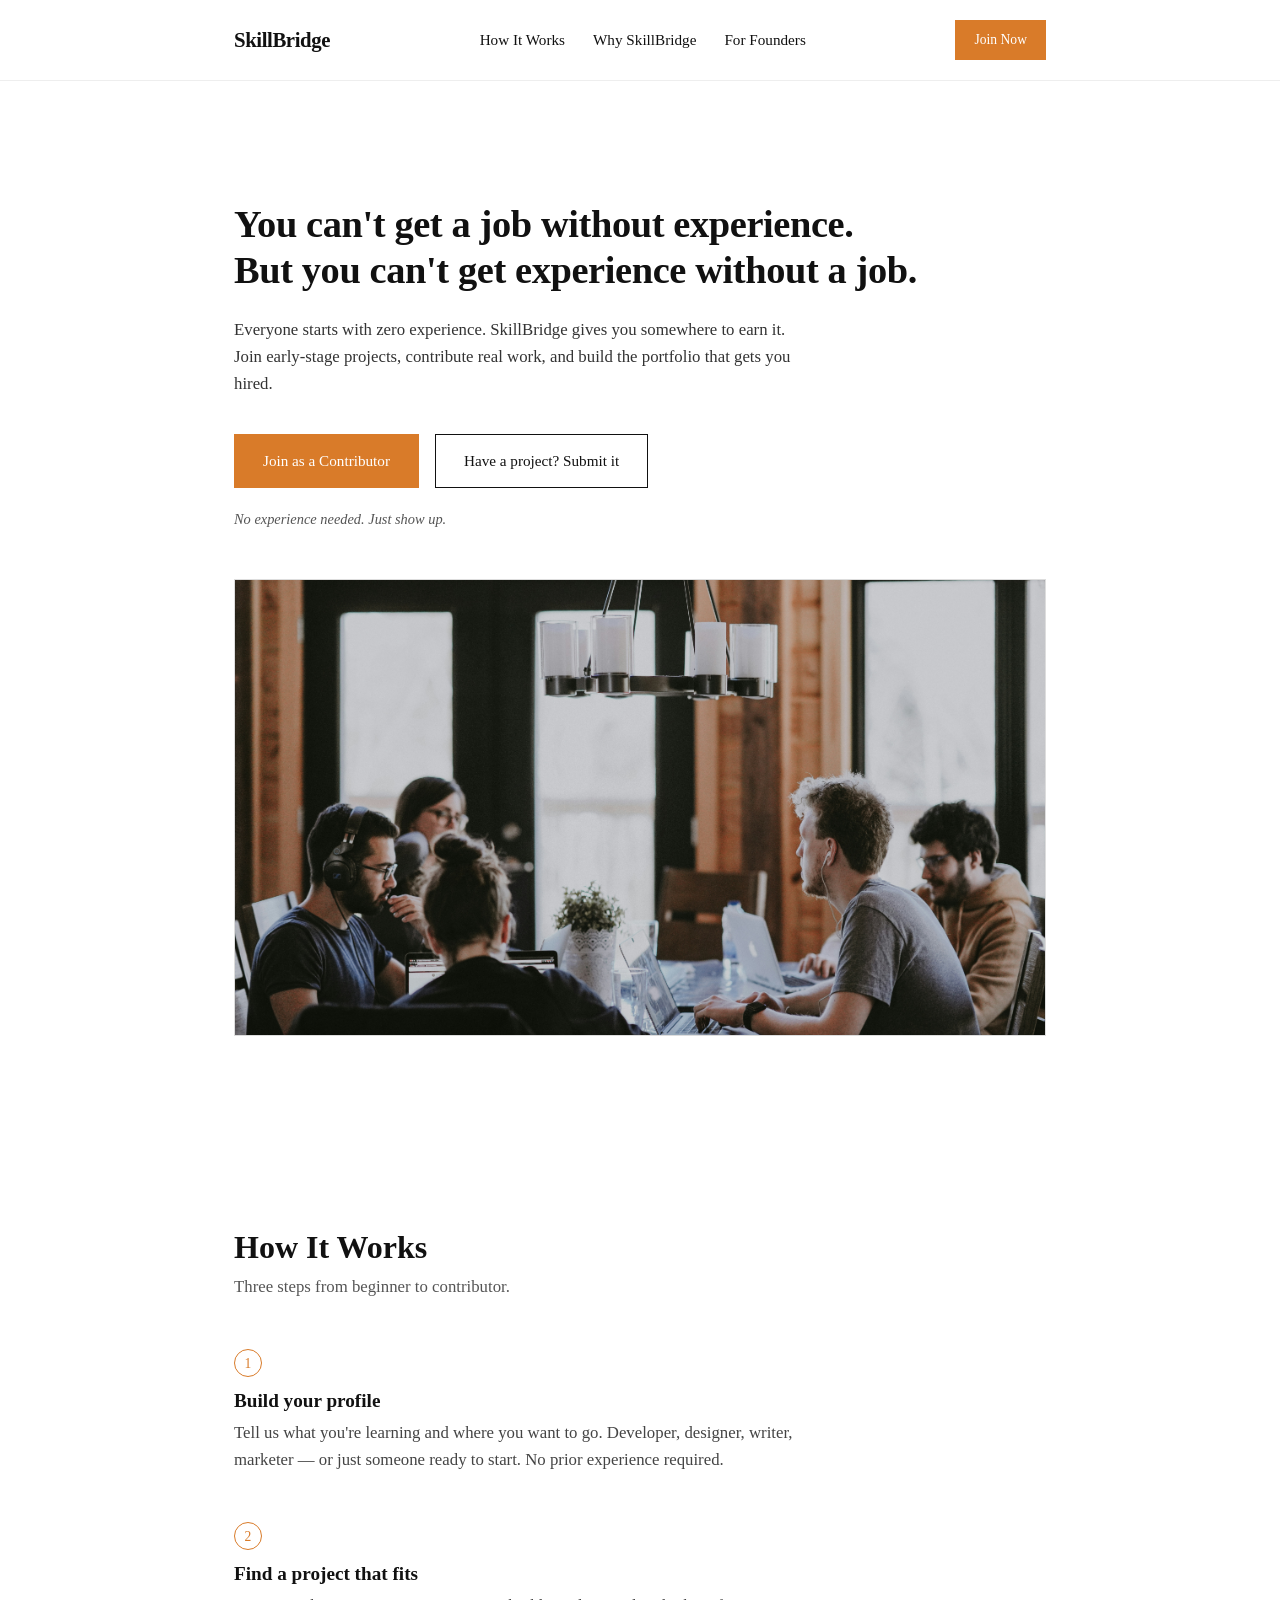
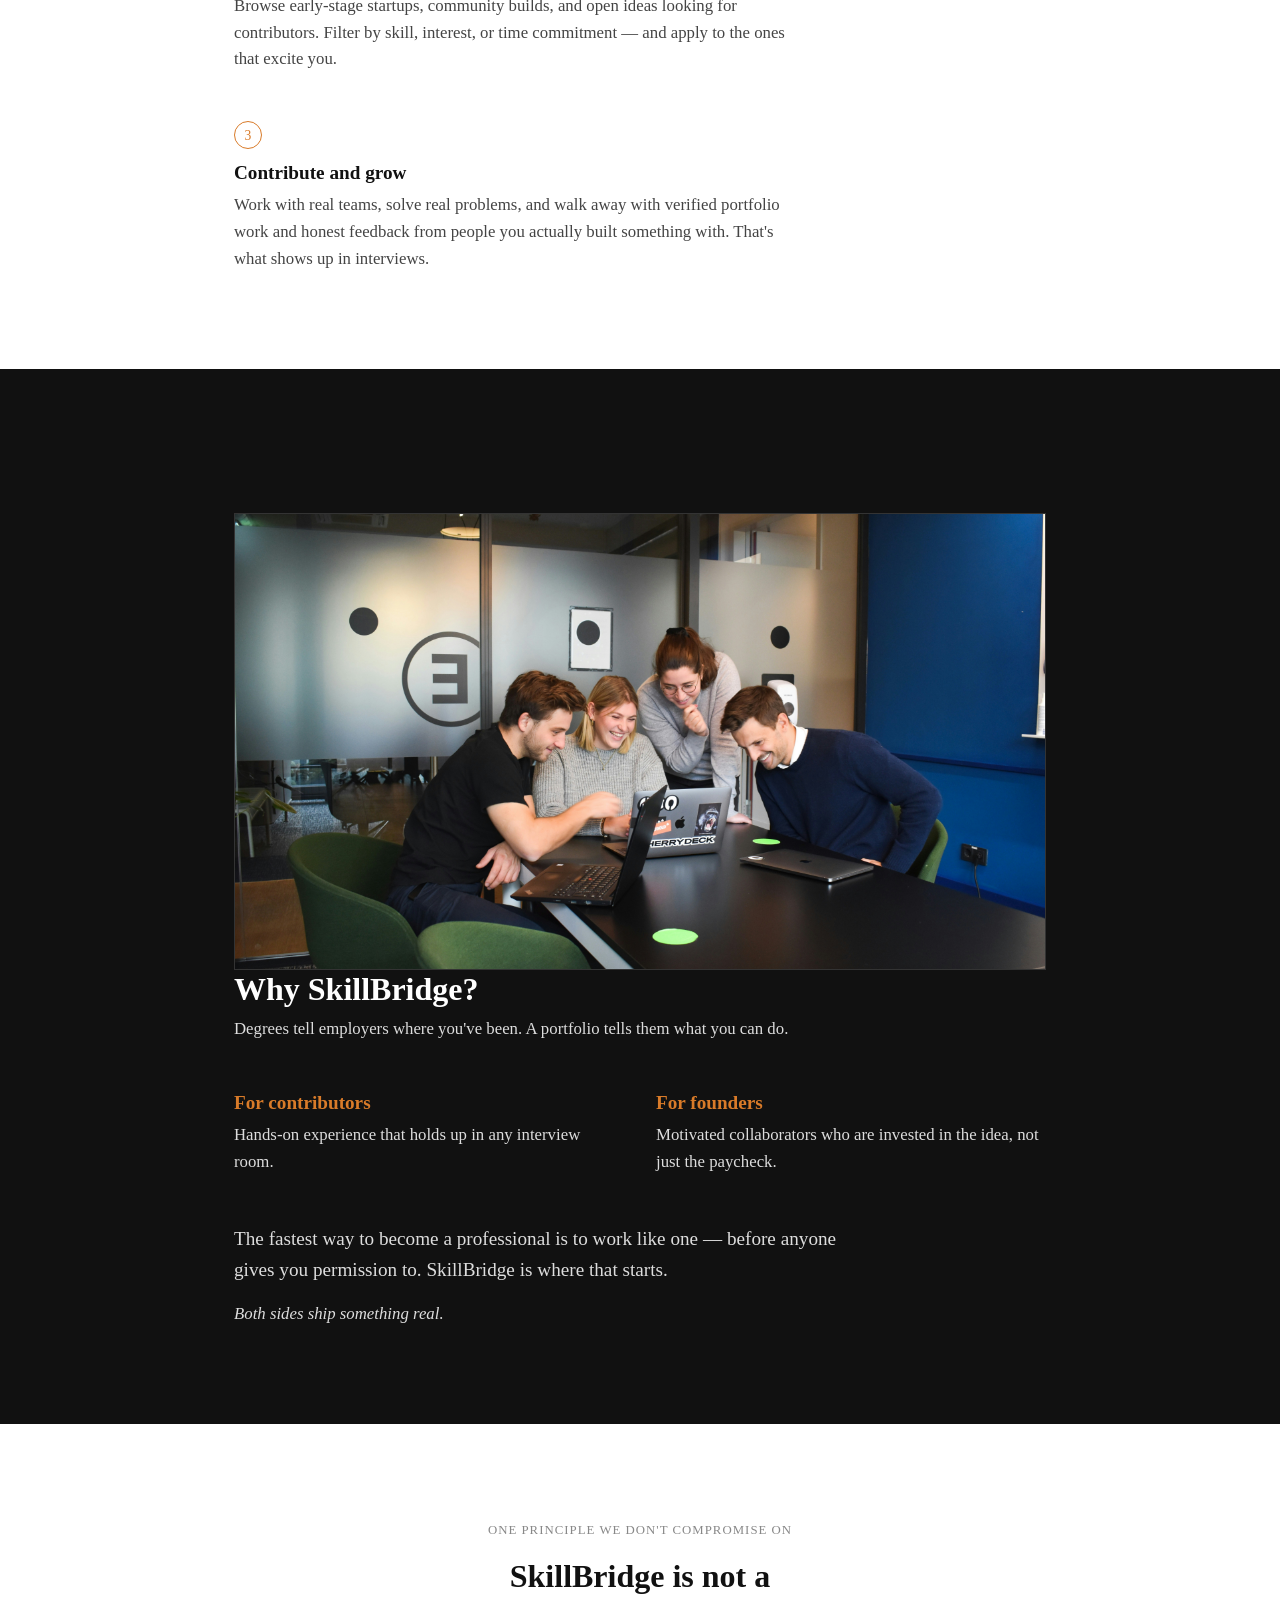
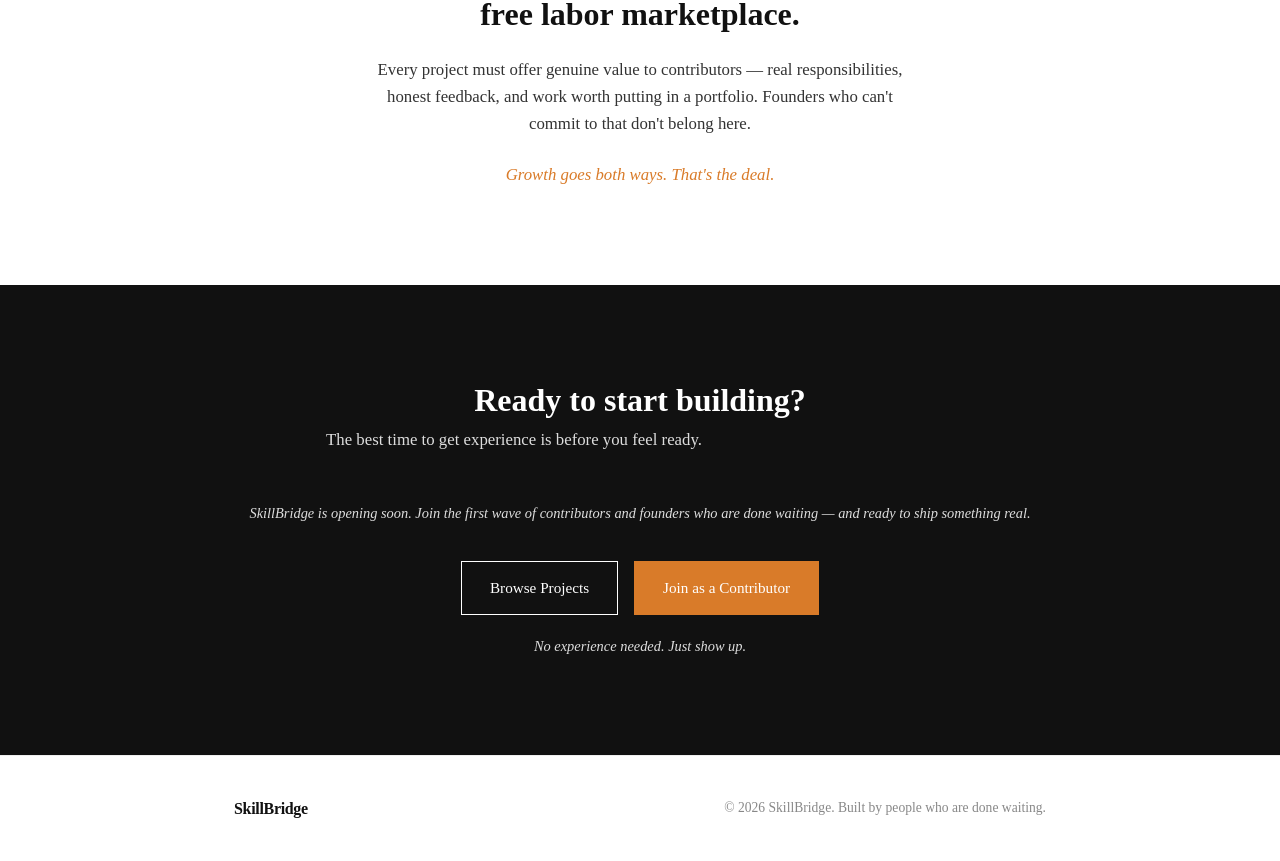
==== index.html @ 0664eca4 "v1" ====
<!DOCTYPE html>
<html lang="en">
<head>
  <meta charset="UTF-8">
  <meta name="viewport" content="width=device-width, initial-scale=1.0">
  <title>SkillBridge — Build Experience. Build Your Portfolio.</title>
  <link rel="stylesheet" href="styles.css">
</head>
<body>

  <!-- Header -->
  <header class="site-header">
    <div class="container header-inner">
      <div class="logo">SkillBridge</div>
      <nav class="main-nav">
        <a href="#how-it-works">How It Works</a>
        <a href="#why">Why SkillBridge</a>
        <a href="#founders">For Founders</a>
      </nav>
      <a href="#join" class="btn btn-primary btn-small">Join Now</a>
    </div>
  </header>

  <!-- Hero -->
  <section class="hero">
    <div class="container">
      <h1>You can't get a job without experience.<br>But you can't get experience without a job.</h1>
      <p class="hero-sub">
        Everyone starts with zero experience. SkillBridge gives you somewhere to earn it.
        Join early-stage projects, contribute real work, and build the portfolio that gets you hired.
      </p>
      <div class="hero-actions">
        <a href="#join" class="btn btn-primary">Join as a Contributor</a>
        <a href="#founders" class="btn btn-secondary">Have a project? Submit it</a>
      </div>
      <p class="hero-note">No experience needed. Just show up.</p>

      <!-- PHOTO SLOT 1: edit the src path in vim to point at your real image -->
      <figure class="photo-block">
        <img src="assets/hero-team.jpg" alt="Contributors collaborating together on an early-stage project">
      </figure>
    </div>
  </section>

  <!-- How It Works -->
  <section id="how-it-works" class="section">
    <div class="container">
      <h2>How It Works</h2>
      <p class="section-lead">Three steps from beginner to contributor.</p>

      <div class="steps">
        <div class="step">
          <span class="step-number">1</span>
          <h3>Build your profile</h3>
          <p>Tell us what you're learning and where you want to go. Developer, designer, writer, marketer — or just someone ready to start. No prior experience required.</p>
        </div>
        <div class="step">
          <span class="step-number">2</span>
          <h3>Find a project that fits</h3>
          <p>Browse early-stage startups, community builds, and open ideas looking for contributors. Filter by skill, interest, or time commitment — and apply to the ones that excite you.</p>
        </div>
        <div class="step">
          <span class="step-number">3</span>
          <h3>Contribute and grow</h3>
          <p>Work with real teams, solve real problems, and walk away with verified portfolio work and honest feedback from people you actually built something with. That's what shows up in interviews.</p>
        </div>
      </div>
    </div>
  </section>

  <!-- Why SkillBridge -->
  <section id="why" class="section section-dark">
    <div class="container">

      <!-- PHOTO SLOT 2: edit the src path in vim to point at your real image -->
      <figure class="photo-block">
        <img src="assets/team-working.jpg" alt="Team members working together at a desk">
      </figure>

      <h2>Why SkillBridge?</h2>
      <p class="section-lead">Degrees tell employers where you've been. A portfolio tells them what you can do.</p>

      <div class="why-grid">
        <div class="why-col">
          <h3>For contributors</h3>
          <p>Hands-on experience that holds up in any interview room.</p>
        </div>
        <div class="why-col">
          <h3>For founders</h3>
          <p>Motivated collaborators who are invested in the idea, not just the paycheck.</p>
        </div>
      </div>

      <p class="why-statement">
        The fastest way to become a professional is to work like one — before anyone gives you permission to.
        SkillBridge is where that starts.
      </p>
      <p class="why-tagline">Both sides ship something real.</p>
    </div>
  </section>

  <!-- Trust Principle -->
  <section id="founders" class="section principle">
    <div class="container">
      <p class="principle-label">One principle we don't compromise on</p>
      <h2>SkillBridge is not a<br>free labor marketplace.</h2>
      <p class="principle-body">
        Every project must offer genuine value to contributors — real responsibilities,
        honest feedback, and work worth putting in a portfolio.
        Founders who can't commit to that don't belong here.
      </p>
      <p class="why-tagline">Growth goes both ways. That's the deal.</p>
    </div>
  </section>

  <!-- Final CTA -->
  <section id="join" class="section section-dark final-cta">
    <div class="container">
      <h2>Ready to start building?</h2>
      <p class="section-lead">The best time to get experience is before you feel ready.</p>
      <p class="hero-note">SkillBridge is opening soon. Join the first wave of contributors and founders who are done waiting — and ready to ship something real.</p>
      <div class="hero-actions">
        <a href="#" class="btn btn-secondary">Browse Projects</a>
        <a href="#" class="btn btn-primary">Join as a Contributor</a>
      </div>
      <p class="hero-note">No experience needed. Just show up.</p>
    </div>
  </section>

  <!-- Footer -->
  <footer class="site-footer">
    <div class="container footer-inner">
      <div class="logo logo-small">SkillBridge</div>
      <p class="footer-copy">&copy; 2026 SkillBridge. Built by people who are done waiting.</p>
    </div>
  </footer>

  <script src="script.js"></script>
</body>
</html>
---- styles.css ----
* {
  margin: 0;
  padding: 0;
  box-sizing: border-box;
}

body {
  font-family: Georgia, 'Times New Roman', serif;
  color: #111;
  background: #fff;
  line-height: 1.6;
}

.container {
  max-width: 860px;
  margin: 0 auto;
  padding: 0 24px;
}

h1, h2, h3 {
  line-height: 1.2;
}

h1 {
  font-size: 2.4rem;
  font-weight: 600;
  letter-spacing: -0.01em;
}

h2 {
  font-size: 2rem;
  font-weight: 600;
  margin-bottom: 8px;
}

h3 {
  font-size: 1.2rem;
  font-weight: 700;
  margin-bottom: 8px;
}

p {
  font-size: 1.05rem;
}

a {
  text-decoration: none;
  color: inherit;
}

section {
  padding: 96px 0;
}

/* ---------- Focus states (accessibility) ---------- */
a:focus-visible,
.btn:focus-visible {
  outline: 2px solid #d97b29;
  outline-offset: 3px;
}

/* ---------- Buttons ---------- */
.btn {
  display: inline-block;
  padding: 14px 28px;
  border: 1px solid #111;
  font-size: 0.95rem;
  transition: opacity 0.15s ease, background 0.15s ease, color 0.15s ease;
}

.btn:hover {
  opacity: 0.75;
}

.btn-primary {
  background: #d97b29;
  color: #fff;
  border-color: #d97b29;
}

.btn-secondary {
  background: transparent;
  color: #111;
  border-color: #111;
}

.btn-small {
  padding: 8px 18px;
  font-size: 0.85rem;
}

/* Fix: secondary button was invisible on dark backgrounds */
.section-dark .btn-secondary {
  color: #fff;
  border-color: #fff;
}

/* ---------- Header ---------- */
.site-header {
  border-bottom: 1px solid #eee;
  padding: 20px 0;
}

.header-inner {
  display: flex;
  align-items: center;
  justify-content: space-between;
  flex-wrap: wrap;
  gap: 12px;
}

.logo {
  font-size: 1.3rem;
  font-weight: bold;
  letter-spacing: -0.02em;
}

.main-nav {
  display: flex;
  gap: 28px;
  flex-wrap: wrap;
}

.main-nav a {
  font-size: 0.95rem;
}

.main-nav a:hover {
  color: #d97b29;
}

/* ---------- Hero ---------- */
.hero {
  padding: 120px 0 96px;
  text-align: left;
}

.hero-sub {
  margin-top: 24px;
  max-width: 560px;
  color: #333;
}

.hero-actions {
  margin-top: 36px;
  display: flex;
  gap: 16px;
  flex-wrap: wrap;
}

.hero-note {
  margin-top: 20px;
  font-size: 0.9rem;
  color: #555;
  font-style: italic;
}

/* ---------- Photos ---------- */
.photo-block {
  width: 100%;
  aspect-ratio: 16 / 9;
  background: #e5e5e3;
  overflow: hidden;
  margin: 48px 0 0;
  border: 1px solid #ddd;
}

.section-dark .photo-block {
  border-color: #333;
  background: #222;
}

.photo-block img {
  width: 100%;
  height: 100%;
  object-fit: cover;
  display: block;
}

/* ---------- Sections shared ---------- */
.section-lead {
  color: #555;
  margin-bottom: 48px;
  max-width: 560px;
}

.section-dark {
  background: #111;
  color: #fff;
}

.section-dark .section-lead,
.section-dark p {
  color: #ddd;
}

/* ---------- How It Works ---------- */
.steps {
  display: grid;
  gap: 48px;
}

.step-number {
  display: inline-block;
  font-size: 0.85rem;
  color: #d97b29;
  border: 1px solid #d97b29;
  border-radius: 50%;
  width: 28px;
  height: 28px;
  text-align: center;
  line-height: 28px;
  margin-bottom: 12px;
}

.step p {
  max-width: 560px;
  color: #444;
}

/* ---------- Why SkillBridge ---------- */
.why-grid {
  display: grid;
  grid-template-columns: 1fr 1fr;
  gap: 32px;
  margin-bottom: 48px;
}

.why-col h3 {
  color: #d97b29;
}

.why-statement {
  max-width: 640px;
  font-size: 1.2rem;
  margin-bottom: 16px;
}

.why-tagline {
  font-style: italic;
  color: #d97b29;
}

/* ---------- Principle ---------- */
.principle {
  text-align: center;
}

.principle-label {
  text-transform: uppercase;
  letter-spacing: 0.08em;
  font-size: 0.8rem;
  color: #888;
  margin-bottom: 16px;
}

.principle-body {
  max-width: 560px;
  margin: 24px auto;
  color: #333;
}

.principle .why-tagline {
  display: block;
  margin-top: 8px;
}

/* ---------- Final CTA ---------- */
.final-cta {
  text-align: center;
}

.final-cta .hero-actions {
  justify-content: center;
}

/* ---------- Footer ---------- */
.site-footer {
  border-top: 1px solid #eee;
  padding: 40px 0;
}

.footer-inner {
  display: flex;
  align-items: center;
  justify-content: space-between;
  flex-wrap: wrap;
  gap: 12px;
}

.logo-small {
  font-size: 1rem;
}

.footer-copy {
  font-size: 0.85rem;
  color: #888;
}

/* ---------- Responsive ---------- */
@media (max-width: 640px) {
  h1 {
    font-size: 1.8rem;
  }

  .main-nav {
    justify-content: center;
    gap: 16px;
    width: 100%;
    order: 3;
    padding-top: 8px;
    border-top: 1px solid #eee;
  }

  .why-grid {
    grid-template-columns: 1fr;
  }

  section {
    padding: 64px 0;
  }

  .photo-block {
    aspect-ratio: 4 / 3;
  }
}
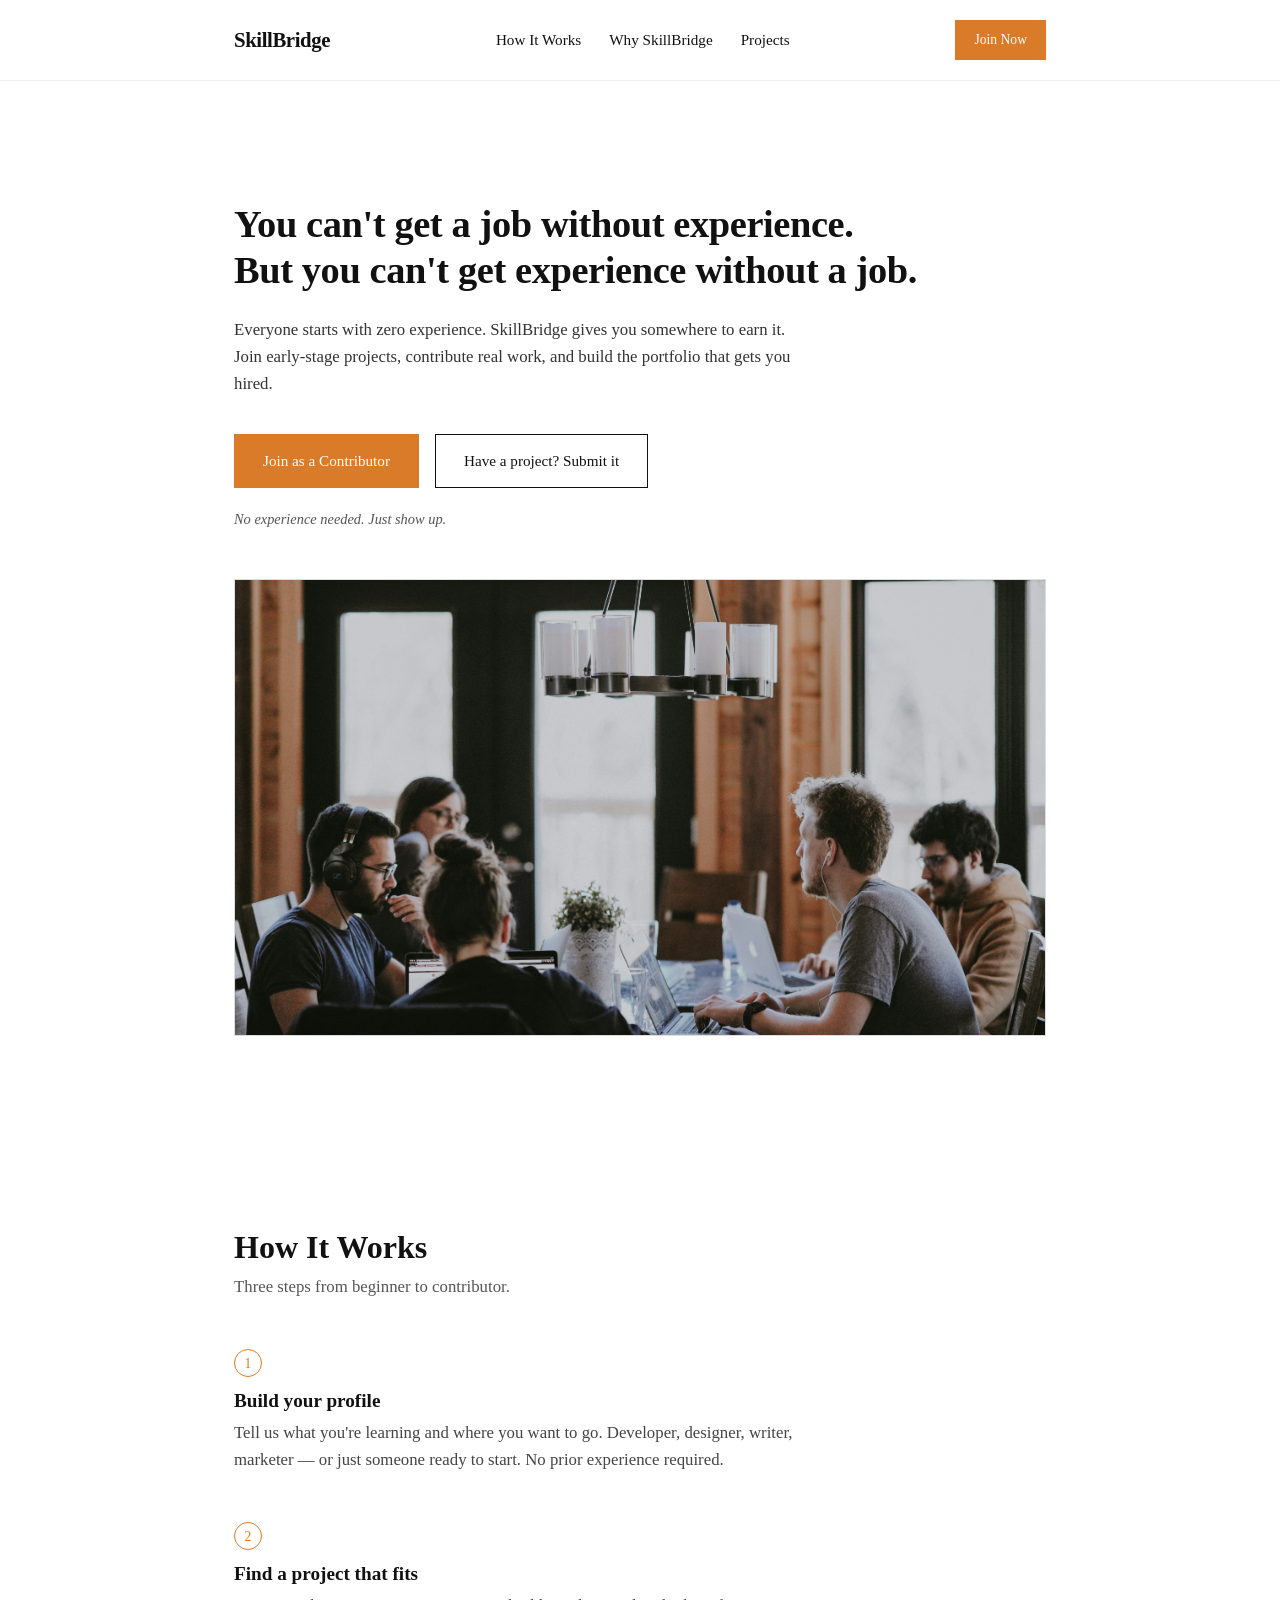
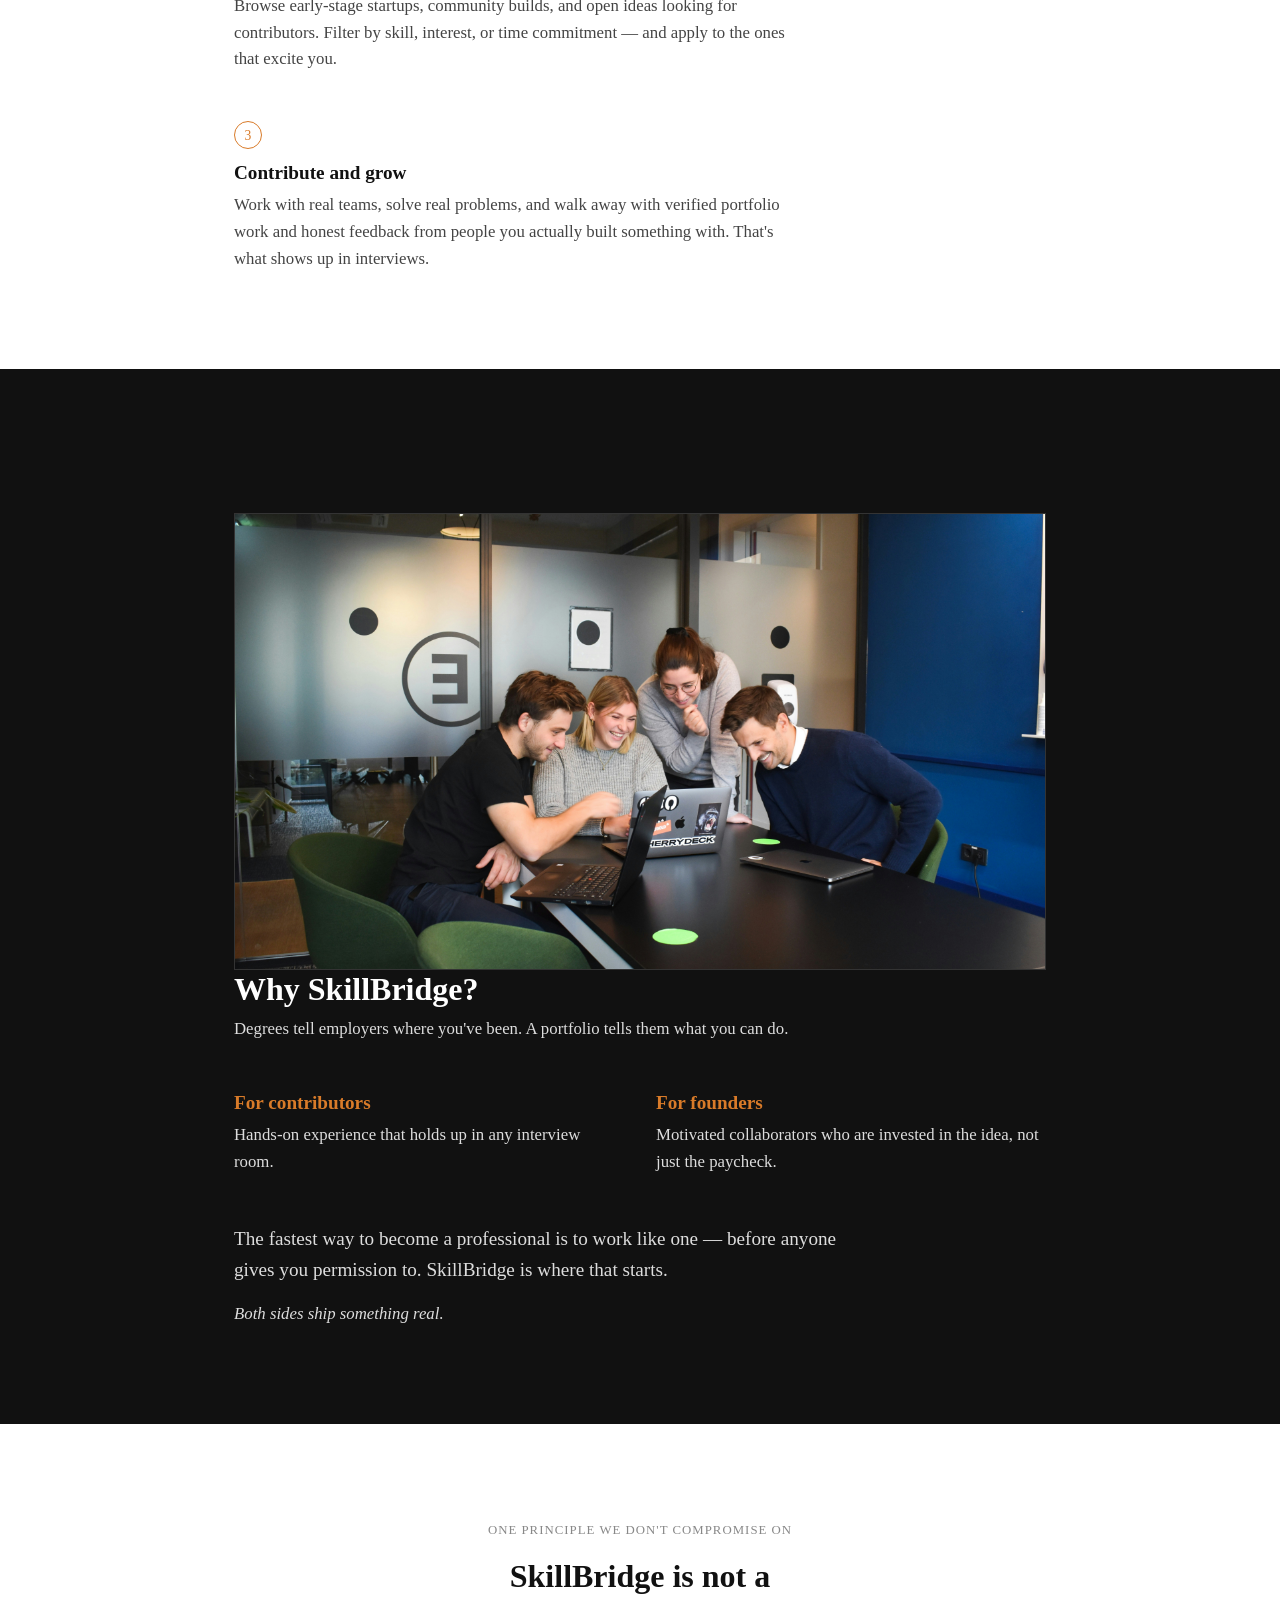
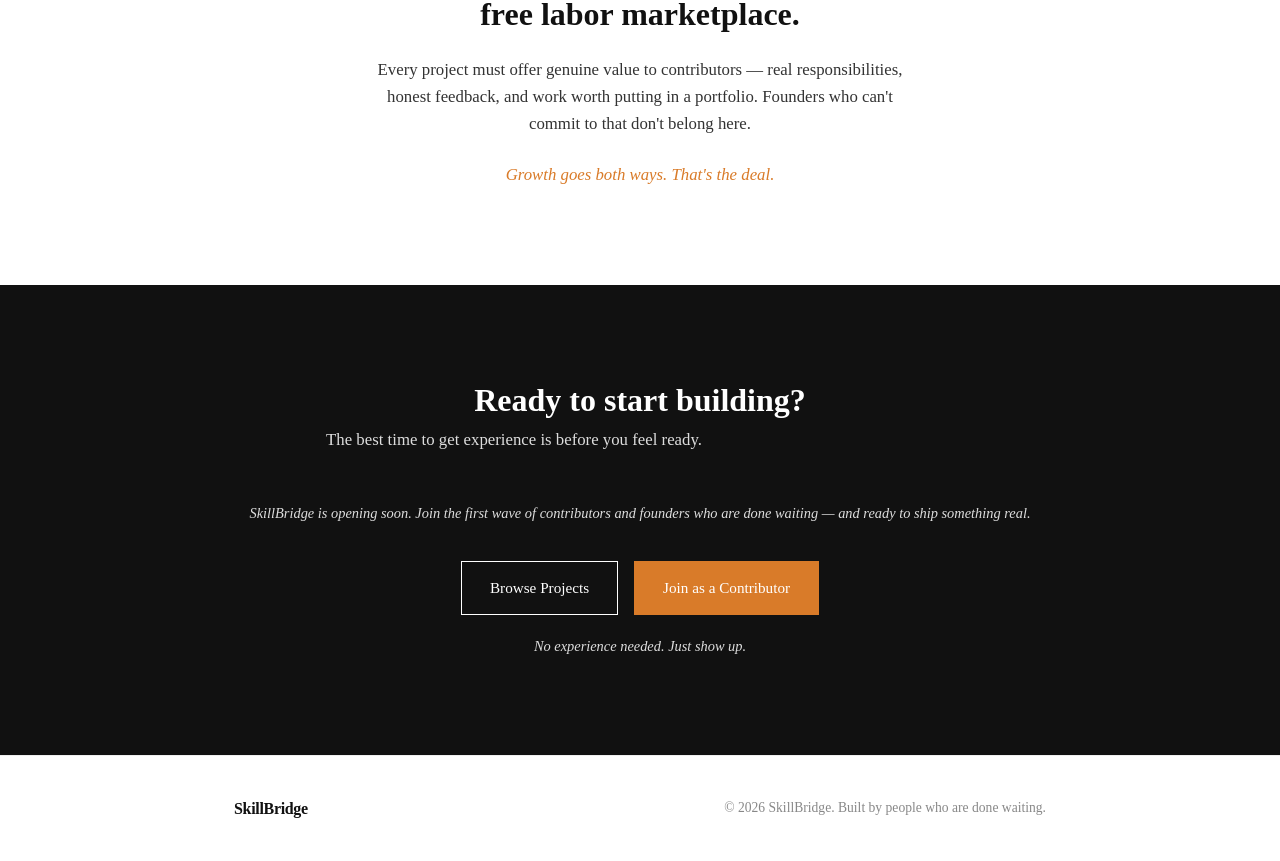
==== commit fd728395: "v1 adding project page" ====
--- a/index.html
+++ b/index.html
@@ -15,7 +15,7 @@
       <nav class="main-nav">
         <a href="#how-it-works">How It Works</a>
         <a href="#why">Why SkillBridge</a>
-        <a href="#founders">For Founders</a>
+        <a href="projects.html">Projects</a>
       </nav>
       <a href="#join" class="btn btn-primary btn-small">Join Now</a>
     </div>
@@ -35,7 +35,6 @@
       </div>
       <p class="hero-note">No experience needed. Just show up.</p>
 
-      <!-- PHOTO SLOT 1: edit the src path in vim to point at your real image -->
       <figure class="photo-block">
         <img src="assets/hero-team.jpg" alt="Contributors collaborating together on an early-stage project">
       </figure>
@@ -72,7 +71,6 @@
   <section id="why" class="section section-dark">
     <div class="container">
 
-      <!-- PHOTO SLOT 2: edit the src path in vim to point at your real image -->
       <figure class="photo-block">
         <img src="assets/team-working.jpg" alt="Team members working together at a desk">
       </figure>
@@ -120,7 +118,7 @@
       <p class="section-lead">The best time to get experience is before you feel ready.</p>
       <p class="hero-note">SkillBridge is opening soon. Join the first wave of contributors and founders who are done waiting — and ready to ship something real.</p>
       <div class="hero-actions">
-        <a href="#" class="btn btn-secondary">Browse Projects</a>
+        <a href="projects.html" class="btn btn-secondary">Browse Projects</a>
         <a href="#" class="btn btn-primary">Join as a Contributor</a>
       </div>
       <p class="hero-note">No experience needed. Just show up.</p>
--- a/styles.css
+++ b/styles.css
@@ -324,3 +324,135 @@
     aspect-ratio: 4 / 3;
   }
 }
+
+/* ---------- Projects page ---------- */
+.projects-intro {
+  padding-bottom: 48px;
+}
+
+.projects-intro h1 {
+  font-size: 2.2rem;
+  font-weight: 600;
+  margin-bottom: 16px;
+}
+
+.projects-section {
+  padding-top: 0;
+}
+
+.projects-grid {
+  display: grid;
+  gap: 32px;
+}
+
+.project-card {
+  border: 1px solid #ddd;
+  padding: 32px;
+}
+
+.project-card-header {
+  display: flex;
+  align-items: center;
+  justify-content: space-between;
+  gap: 12px;
+  flex-wrap: wrap;
+  margin-bottom: 12px;
+}
+
+.project-card-header h3 {
+  font-size: 1.4rem;
+  margin-bottom: 0;
+}
+
+.status-badge {
+  font-size: 0.75rem;
+  text-transform: uppercase;
+  letter-spacing: 0.05em;
+  padding: 4px 10px;
+  border: 1px solid #999;
+  color: #555;
+  white-space: nowrap;
+}
+
+.status-badge.status-actively-recruiting {
+  border-color: #d97b29;
+  color: #d97b29;
+}
+
+.status-badge.status-paused {
+  border-color: #999;
+  color: #999;
+}
+
+.project-desc {
+  color: #333;
+  max-width: 640px;
+  margin-bottom: 20px;
+}
+
+.project-meta {
+  display: flex;
+  gap: 32px;
+  flex-wrap: wrap;
+  margin-bottom: 20px;
+}
+
+.project-meta dt {
+  font-size: 0.8rem;
+  text-transform: uppercase;
+  letter-spacing: 0.05em;
+  color: #888;
+  margin-bottom: 4px;
+}
+
+.project-meta dd {
+  font-size: 0.95rem;
+  color: #111;
+}
+
+.project-roles,
+.project-tasks {
+  margin-bottom: 20px;
+}
+
+.project-roles h4,
+.project-tasks h4 {
+  font-size: 0.85rem;
+  text-transform: uppercase;
+  letter-spacing: 0.05em;
+  color: #888;
+  margin-bottom: 10px;
+  font-weight: 700;
+}
+
+.tag-list {
+  display: flex;
+  gap: 8px;
+  flex-wrap: wrap;
+  list-style: none;
+}
+
+.tag-list li {
+  border: 1px solid #111;
+  padding: 4px 12px;
+  font-size: 0.85rem;
+}
+
+.project-tasks ul {
+  padding-left: 20px;
+  color: #444;
+}
+
+.project-tasks li {
+  margin-bottom: 4px;
+}
+
+@media (max-width: 640px) {
+  .project-card {
+    padding: 24px;
+  }
+
+  .project-meta {
+    gap: 20px;
+  }
+}
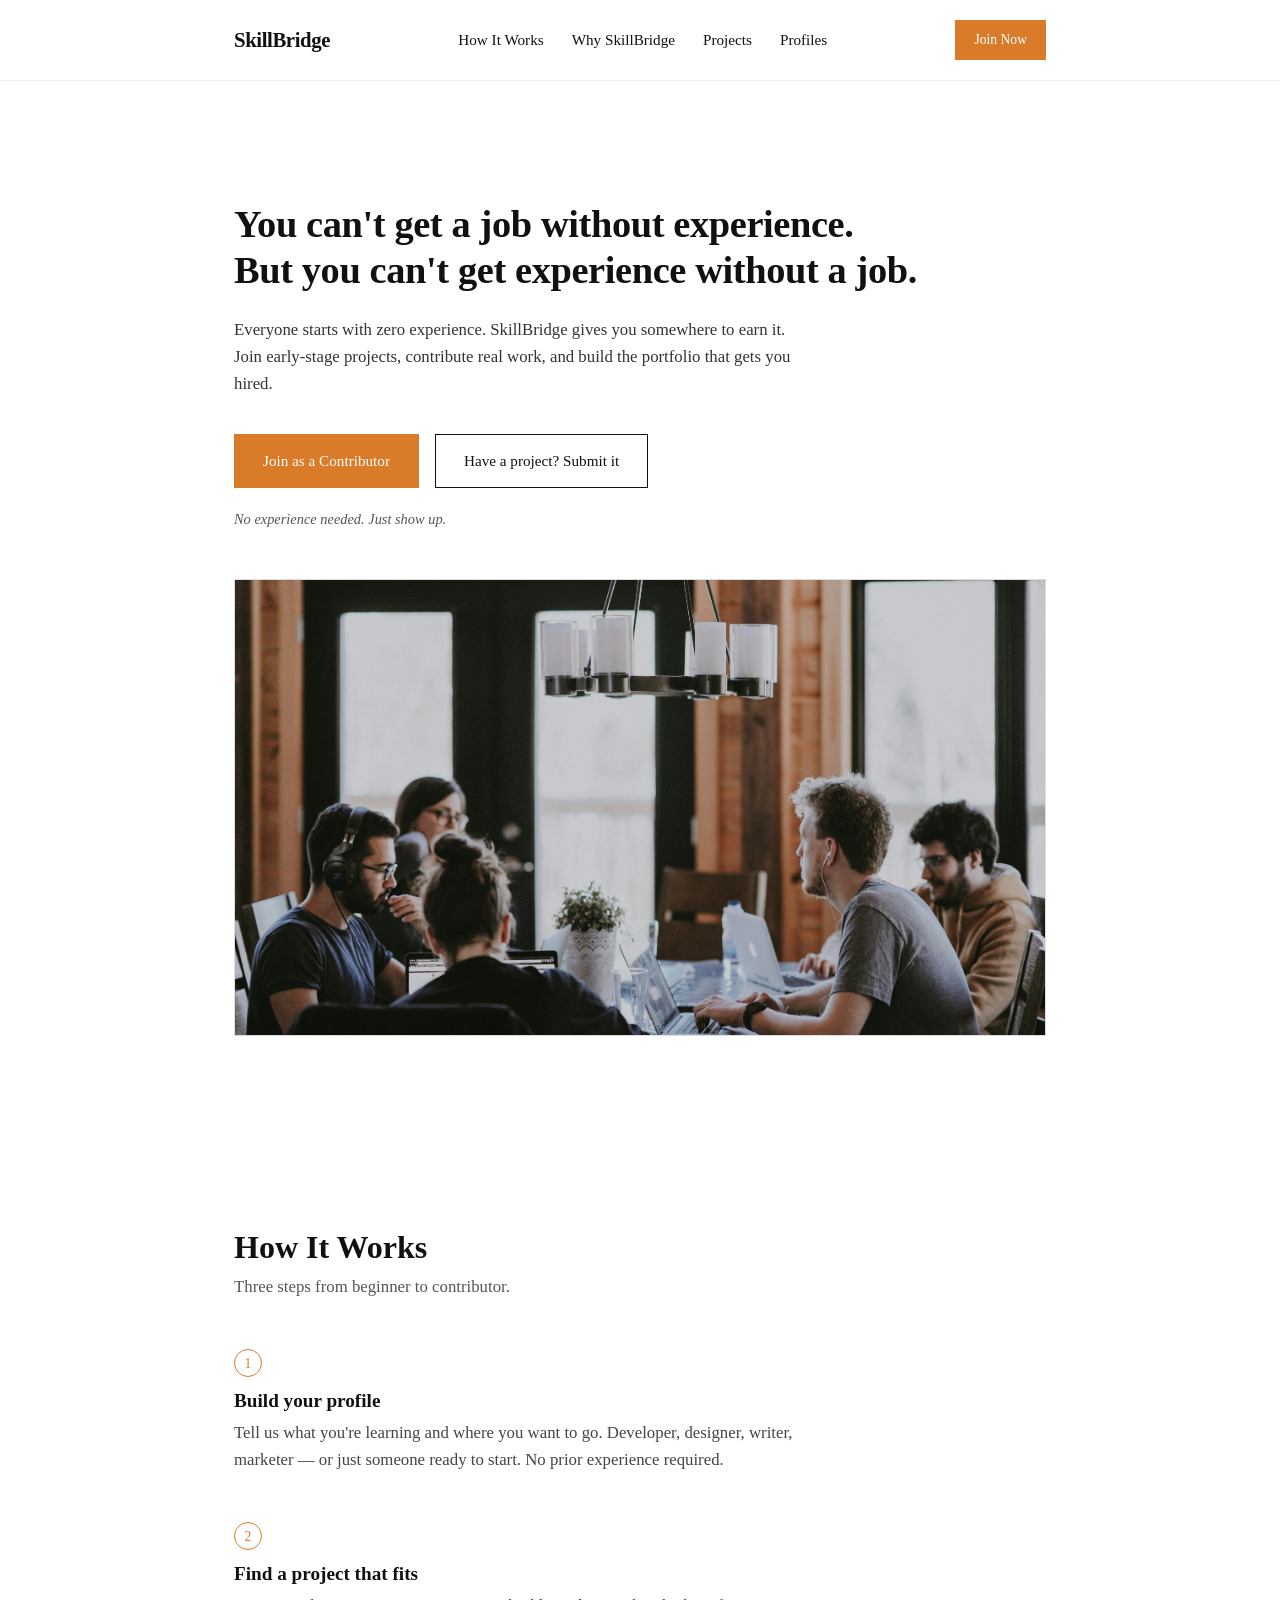
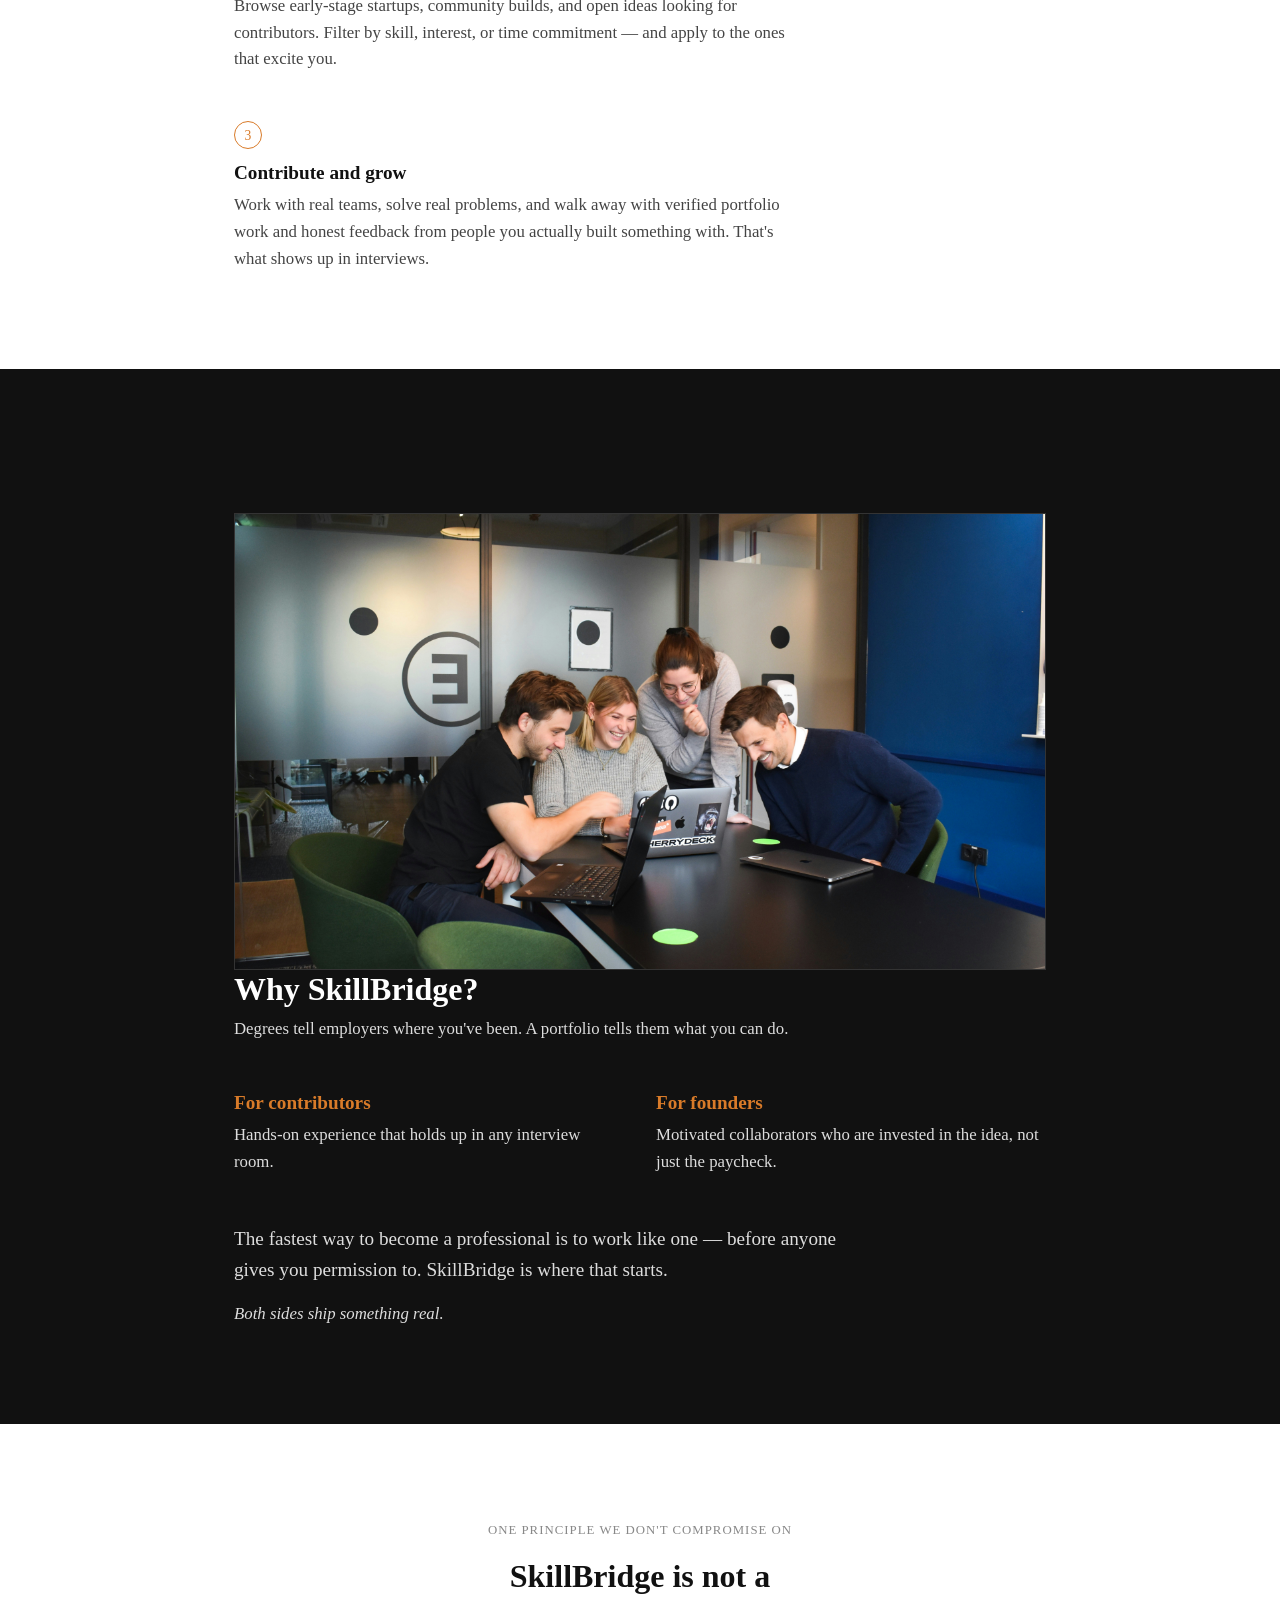
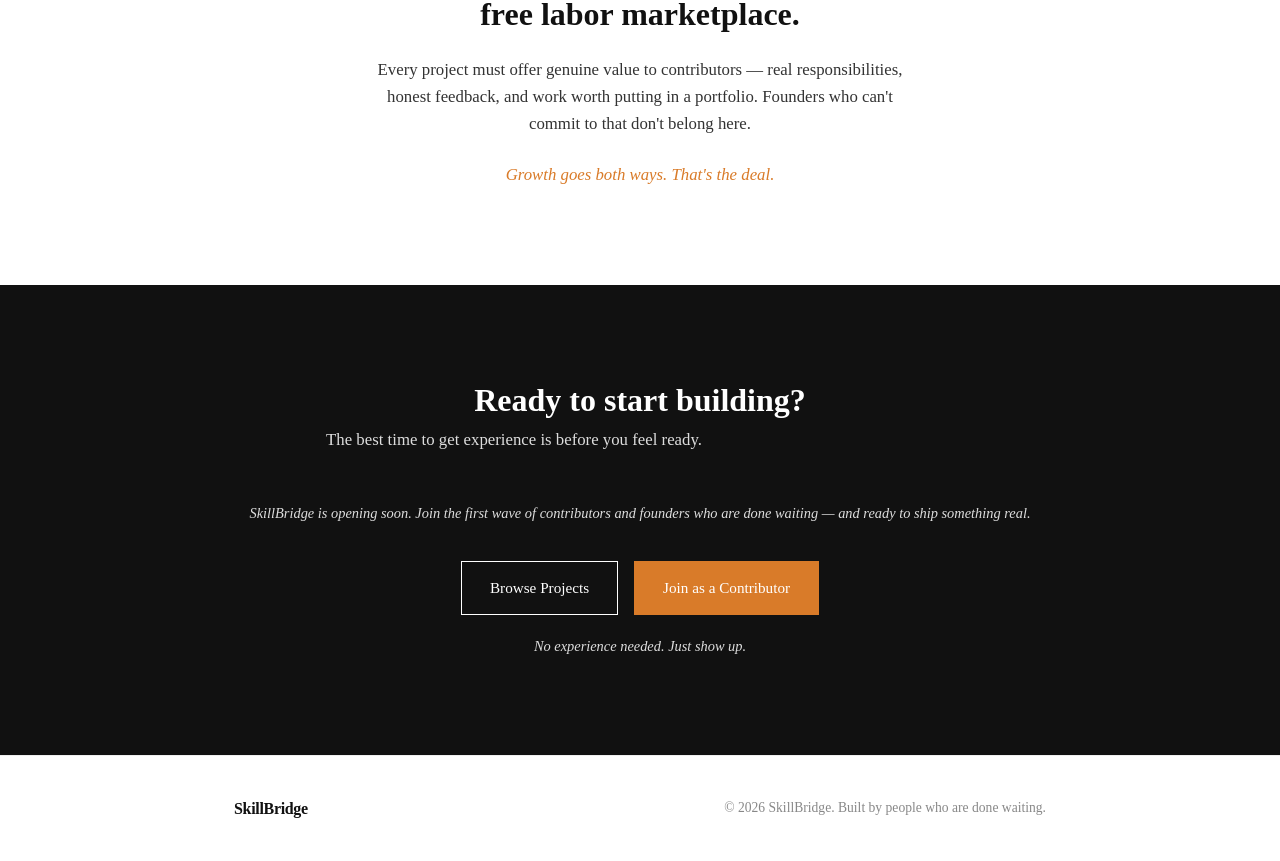
==== commit 6f446b6a: "v1-profiles" ====
--- a/index.html
+++ b/index.html
@@ -16,6 +16,7 @@
         <a href="#how-it-works">How It Works</a>
         <a href="#why">Why SkillBridge</a>
         <a href="projects.html">Projects</a>
+        <a href="profiles.html">Profiles</a>
       </nav>
       <a href="#join" class="btn btn-primary btn-small">Join Now</a>
     </div>
--- a/styles.css
+++ b/styles.css
@@ -456,3 +456,104 @@
     gap: 20px;
   }
 }
+
+/* ---------- Profiles page ---------- */
+.profiles-grid {
+  display: grid;
+  gap: 32px;
+}
+
+.profile-card {
+  border: 1px solid #ddd;
+  padding: 32px;
+}
+
+.profile-card-header {
+  display: flex;
+  align-items: center;
+  justify-content: space-between;
+  gap: 12px;
+  flex-wrap: wrap;
+  margin-bottom: 12px;
+}
+
+.profile-card-header h3 {
+  font-size: 1.4rem;
+  margin-bottom: 0;
+}
+
+.role-badge {
+  font-size: 0.75rem;
+  text-transform: uppercase;
+  letter-spacing: 0.05em;
+  padding: 4px 10px;
+  border: 1px solid #d97b29;
+  color: #d97b29;
+  white-space: nowrap;
+}
+
+.profile-intro {
+  color: #333;
+  max-width: 640px;
+}
+
+.profile-details {
+  margin-top: 16px;
+}
+
+.profile-details summary {
+  cursor: pointer;
+  font-size: 0.9rem;
+  color: #d97b29;
+  font-weight: 700;
+  padding: 6px 0;
+}
+
+.profile-details summary:focus-visible {
+  outline: 2px solid #d97b29;
+  outline-offset: 3px;
+}
+
+.profile-details-inner {
+  margin-top: 20px;
+  padding-top: 20px;
+  border-top: 1px solid #eee;
+}
+
+.profile-block {
+  margin-bottom: 20px;
+}
+
+.profile-block:last-child {
+  margin-bottom: 0;
+}
+
+.profile-block h4 {
+  font-size: 0.8rem;
+  text-transform: uppercase;
+  letter-spacing: 0.05em;
+  color: #888;
+  margin-bottom: 10px;
+  font-weight: 700;
+}
+
+.profile-block ul {
+  padding-left: 20px;
+  color: #444;
+}
+
+.profile-block li {
+  margin-bottom: 4px;
+}
+
+.portfolio-placeholder {
+  font-style: italic;
+  color: #888;
+  font-size: 0.9rem;
+}
+
+@media (max-width: 640px) {
+  .profile-card {
+    padding: 24px;
+  }
+}
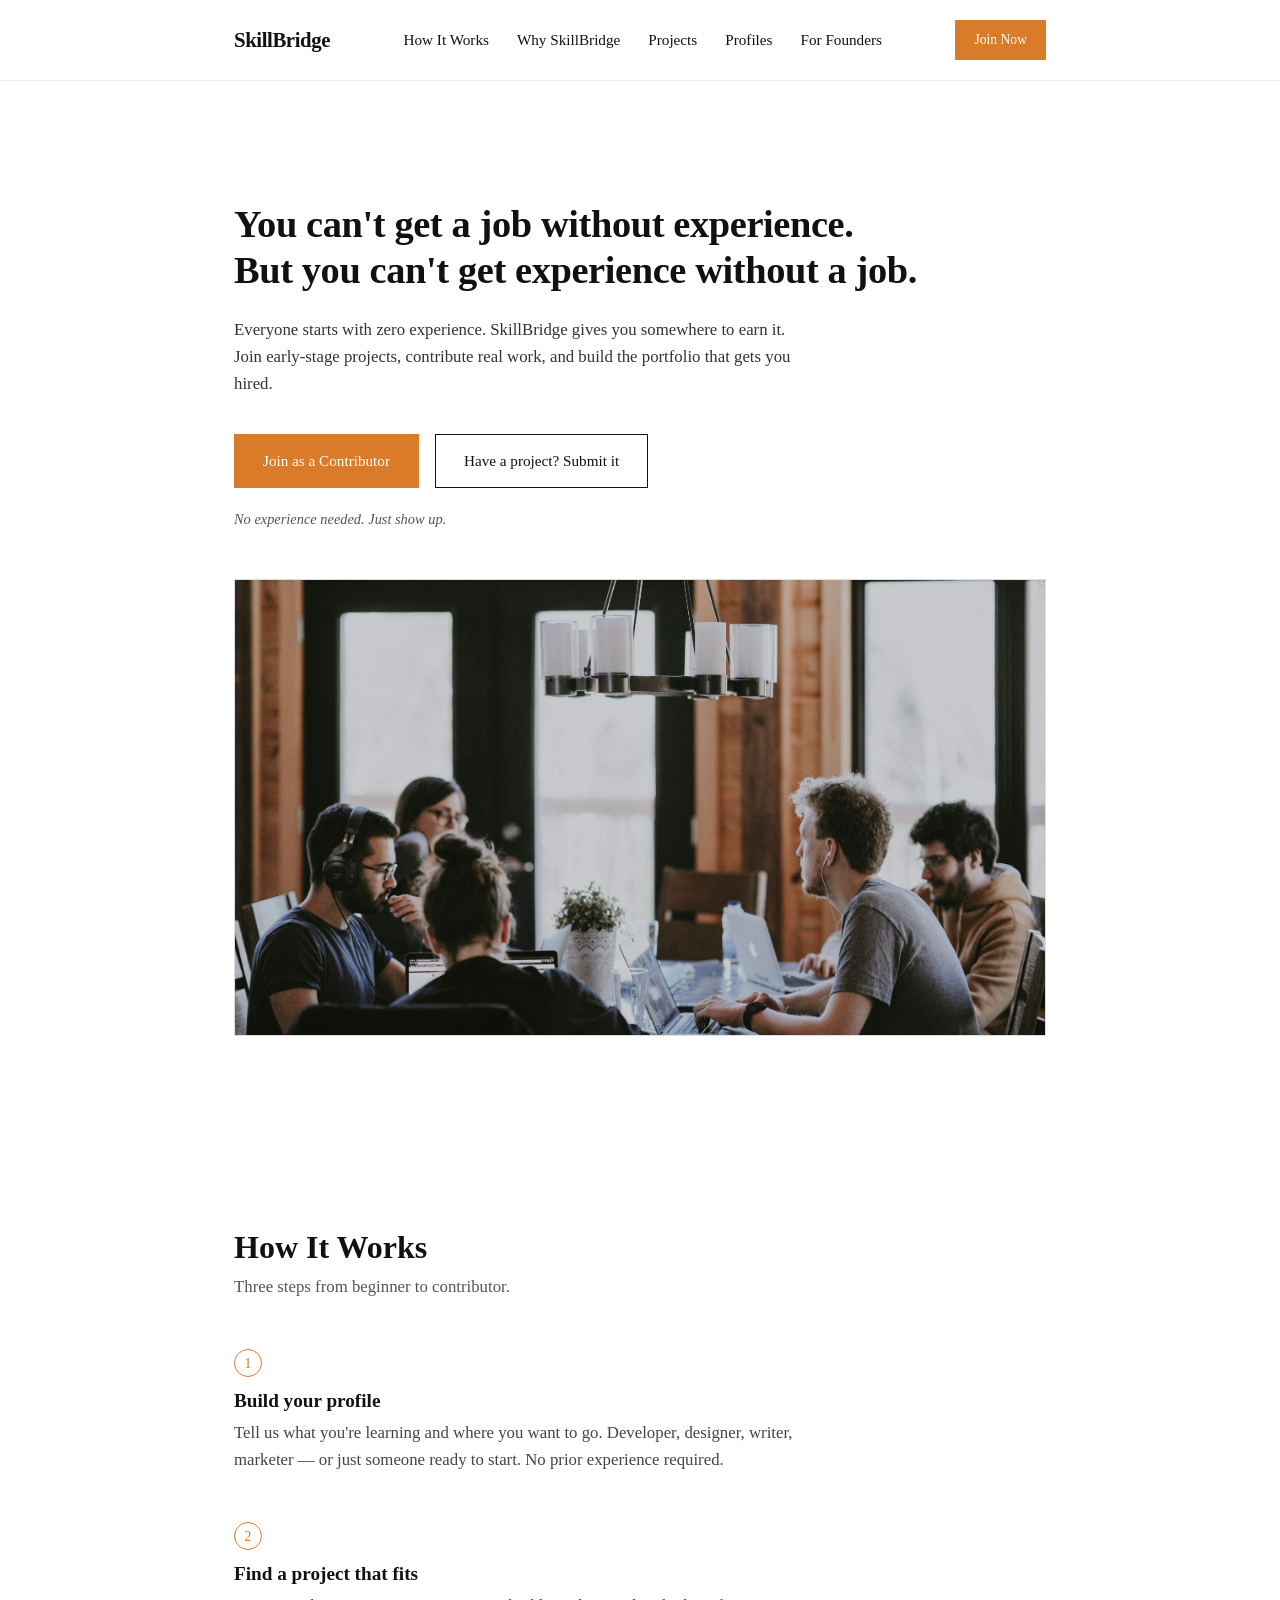
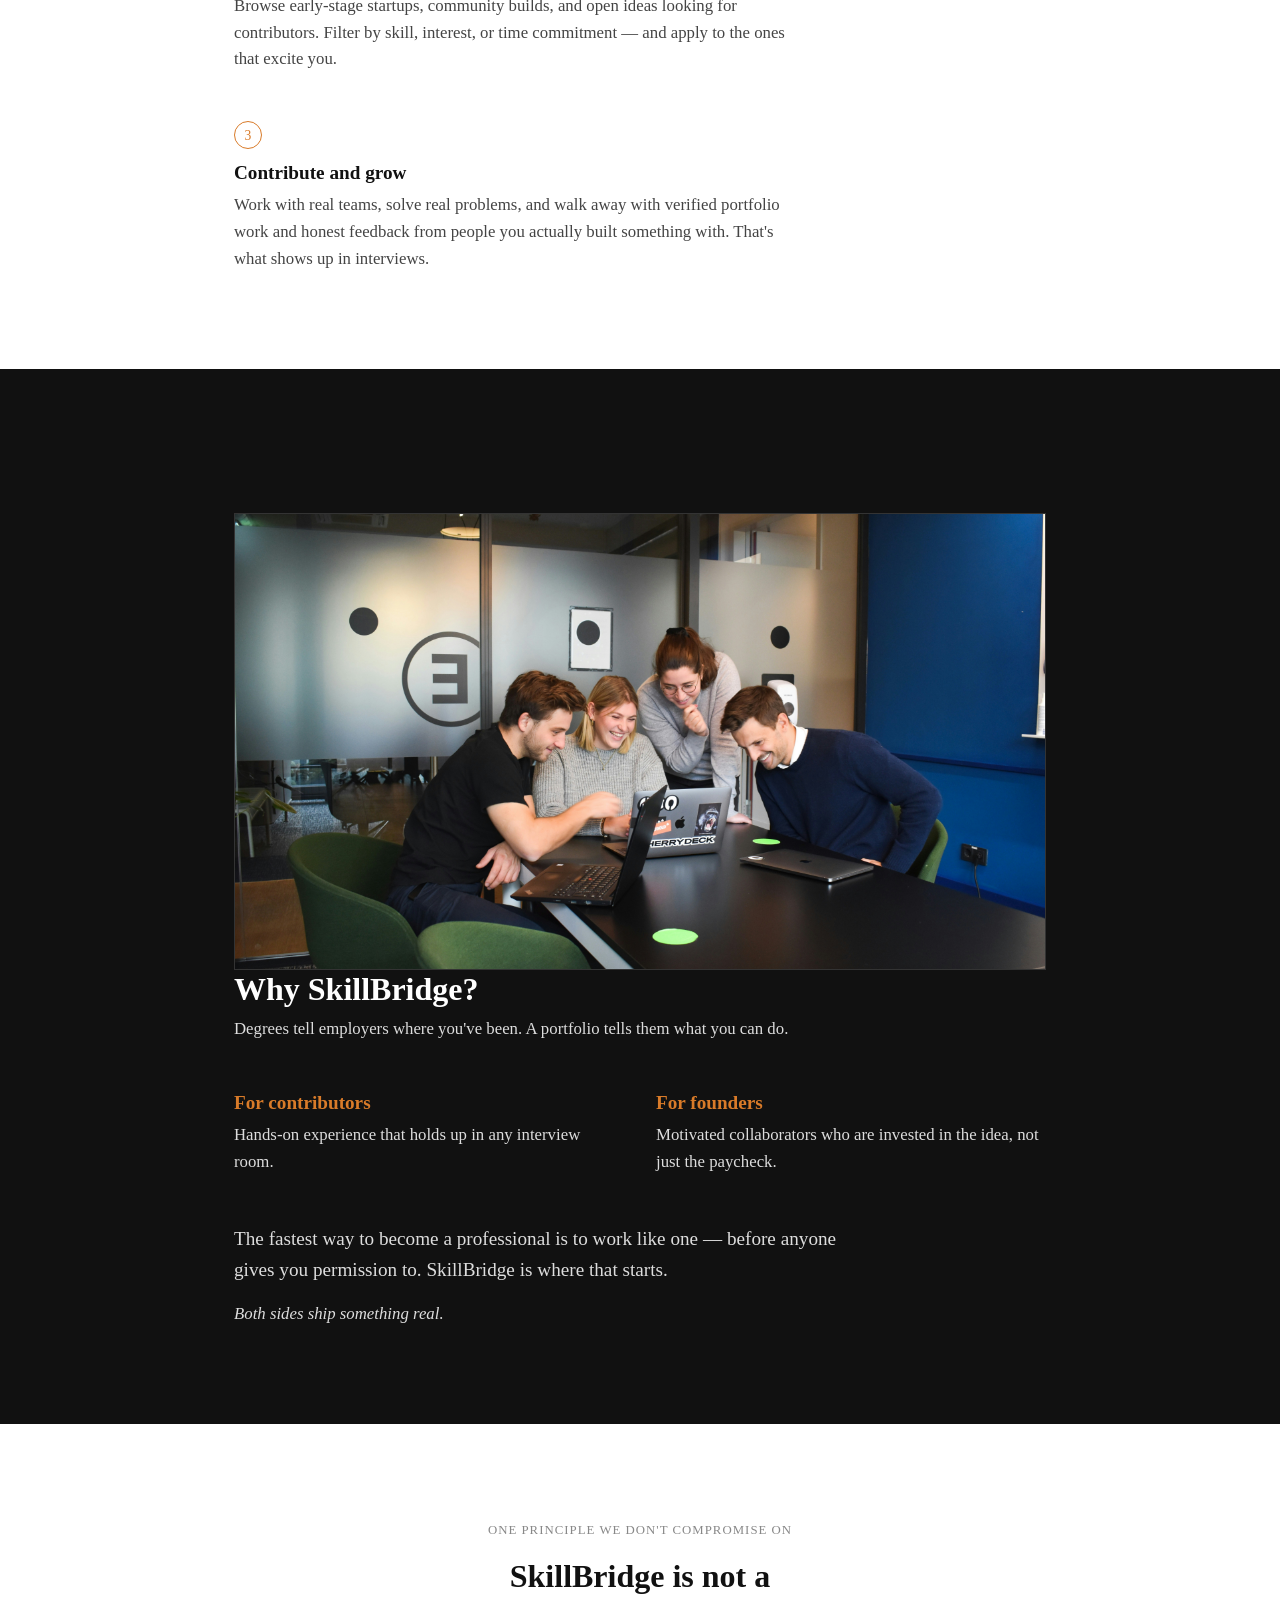
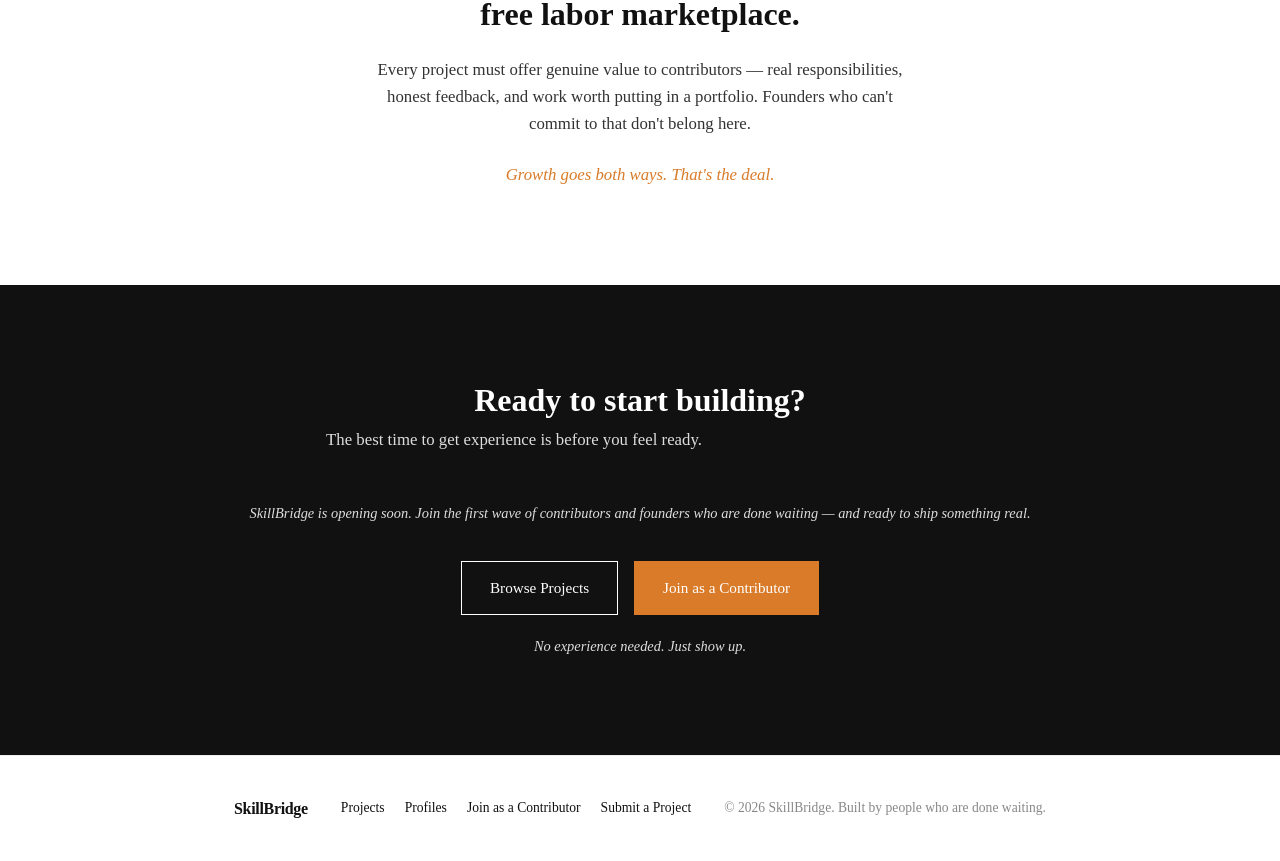
==== commit 635791e5: "v1-fixes" ====
--- a/index.html
+++ b/index.html
@@ -8,21 +8,20 @@
 </head>
 <body>
 
-  <!-- Header -->
   <header class="site-header">
     <div class="container header-inner">
-      <div class="logo">SkillBridge</div>
+      <a href="index.html" class="logo">SkillBridge</a>
       <nav class="main-nav">
-        <a href="#how-it-works">How It Works</a>
-        <a href="#why">Why SkillBridge</a>
+        <a href="index.html#how-it-works">How It Works</a>
+        <a href="index.html#why">Why SkillBridge</a>
         <a href="projects.html">Projects</a>
         <a href="profiles.html">Profiles</a>
+        <a href="submit-project.html">For Founders</a>
       </nav>
-      <a href="#join" class="btn btn-primary btn-small">Join Now</a>
+      <a href="contribute.html" class="btn btn-primary btn-small">Join Now</a>
     </div>
   </header>
 
-  <!-- Hero -->
   <section class="hero">
     <div class="container">
       <h1>You can't get a job without experience.<br>But you can't get experience without a job.</h1>
@@ -31,8 +30,8 @@
         Join early-stage projects, contribute real work, and build the portfolio that gets you hired.
       </p>
       <div class="hero-actions">
-        <a href="#join" class="btn btn-primary">Join as a Contributor</a>
-        <a href="#founders" class="btn btn-secondary">Have a project? Submit it</a>
+        <a href="contribute.html" class="btn btn-primary">Join as a Contributor</a>
+        <a href="submit-project.html" class="btn btn-secondary">Have a project? Submit it</a>
       </div>
       <p class="hero-note">No experience needed. Just show up.</p>
 
@@ -42,7 +41,6 @@
     </div>
   </section>
 
-  <!-- How It Works -->
   <section id="how-it-works" class="section">
     <div class="container">
       <h2>How It Works</h2>
@@ -68,7 +66,6 @@
     </div>
   </section>
 
-  <!-- Why SkillBridge -->
   <section id="why" class="section section-dark">
     <div class="container">
 
@@ -98,7 +95,6 @@
     </div>
   </section>
 
-  <!-- Trust Principle -->
   <section id="founders" class="section principle">
     <div class="container">
       <p class="principle-label">One principle we don't compromise on</p>
@@ -112,7 +108,6 @@
     </div>
   </section>
 
-  <!-- Final CTA -->
   <section id="join" class="section section-dark final-cta">
     <div class="container">
       <h2>Ready to start building?</h2>
@@ -120,16 +115,21 @@
       <p class="hero-note">SkillBridge is opening soon. Join the first wave of contributors and founders who are done waiting — and ready to ship something real.</p>
       <div class="hero-actions">
         <a href="projects.html" class="btn btn-secondary">Browse Projects</a>
-        <a href="#" class="btn btn-primary">Join as a Contributor</a>
+        <a href="contribute.html" class="btn btn-primary">Join as a Contributor</a>
       </div>
       <p class="hero-note">No experience needed. Just show up.</p>
     </div>
   </section>
 
-  <!-- Footer -->
   <footer class="site-footer">
     <div class="container footer-inner">
-      <div class="logo logo-small">SkillBridge</div>
+      <a href="index.html" class="logo logo-small">SkillBridge</a>
+      <nav class="footer-nav">
+        <a href="projects.html">Projects</a>
+        <a href="profiles.html">Profiles</a>
+        <a href="contribute.html">Join as a Contributor</a>
+        <a href="submit-project.html">Submit a Project</a>
+      </nav>
       <p class="footer-copy">&copy; 2026 SkillBridge. Built by people who are done waiting.</p>
     </div>
   </footer>
--- a/styles.css
+++ b/styles.css
@@ -557,3 +557,167 @@
     padding: 24px;
   }
 }
+
+/* ---------- Contributor form ---------- */
+.form-intro {
+  padding-bottom: 32px;
+}
+
+.form-intro h1 {
+  font-size: 2.2rem;
+  font-weight: 600;
+  margin-bottom: 16px;
+}
+
+.prototype-notice {
+  margin-top: 32px;
+  border: 1px solid #d97b29;
+  padding: 16px 20px;
+  font-size: 0.95rem;
+  color: #333;
+  max-width: 640px;
+}
+
+.form-section {
+  padding-top: 0;
+}
+
+#interest-form {
+  max-width: 560px;
+}
+
+.form-error-summary {
+  border: 1px solid #b00020;
+  color: #b00020;
+  padding: 14px 18px;
+  margin-bottom: 32px;
+  font-size: 0.95rem;
+}
+
+.form-field {
+  margin-bottom: 28px;
+}
+
+.form-field label {
+  display: block;
+  font-size: 0.9rem;
+  font-weight: 700;
+  margin-bottom: 8px;
+}
+
+.required-mark {
+  color: #d97b29;
+}
+
+.form-field input,
+.form-field select,
+.form-field textarea {
+  width: 100%;
+  font-family: inherit;
+  font-size: 1rem;
+  padding: 10px 12px;
+  border: 1px solid #999;
+  background: #fff;
+  color: #111;
+}
+
+.form-field input:focus,
+.form-field select:focus,
+.form-field textarea:focus {
+  outline: 2px solid #d97b29;
+  outline-offset: 2px;
+  border-color: #d97b29;
+}
+
+.form-field input[aria-invalid="true"],
+.form-field select[aria-invalid="true"],
+.form-field textarea[aria-invalid="true"] {
+  border-color: #b00020;
+}
+
+.field-error {
+  display: block;
+  color: #b00020;
+  font-size: 0.85rem;
+  margin-top: 6px;
+  min-height: 1.2em;
+}
+
+.confirmation {
+  max-width: 560px;
+  border: 1px solid #ddd;
+  padding: 32px;
+}
+
+.confirmation h2 {
+  font-size: 1.6rem;
+  font-weight: 600;
+  margin-bottom: 16px;
+}
+
+.confirmation p {
+  color: #333;
+  margin-bottom: 16px;
+}
+
+@media (max-width: 640px) {
+  .confirmation,
+  .prototype-notice {
+    padding: 20px;
+  }
+}
+
+/* ---------- Checkbox field (project form) ---------- */
+.form-field-checkbox label {
+  display: flex;
+  align-items: flex-start;
+  gap: 10px;
+  font-weight: 400;
+  font-size: 0.95rem;
+  cursor: pointer;
+}
+
+.form-field-checkbox input[type="checkbox"] {
+  width: auto;
+  margin-top: 3px;
+  flex-shrink: 0;
+}
+
+.form-field-checkbox input[type="checkbox"]:focus-visible {
+  outline: 2px solid #d97b29;
+  outline-offset: 2px;
+}
+
+/* ---------- Footer navigation ---------- */
+.footer-inner {
+  align-items: flex-start;
+  flex-direction: column;
+  gap: 20px;
+}
+
+.footer-nav {
+  display: flex;
+  gap: 20px;
+  flex-wrap: wrap;
+  font-size: 0.85rem;
+}
+
+.footer-nav a:hover {
+  color: #d97b29;
+}
+
+@media (min-width: 640px) {
+  .footer-inner {
+    flex-direction: row;
+    align-items: center;
+    justify-content: space-between;
+  }
+
+  .footer-nav {
+    order: 2;
+  }
+
+  .footer-copy {
+    order: 3;
+  }
+}
